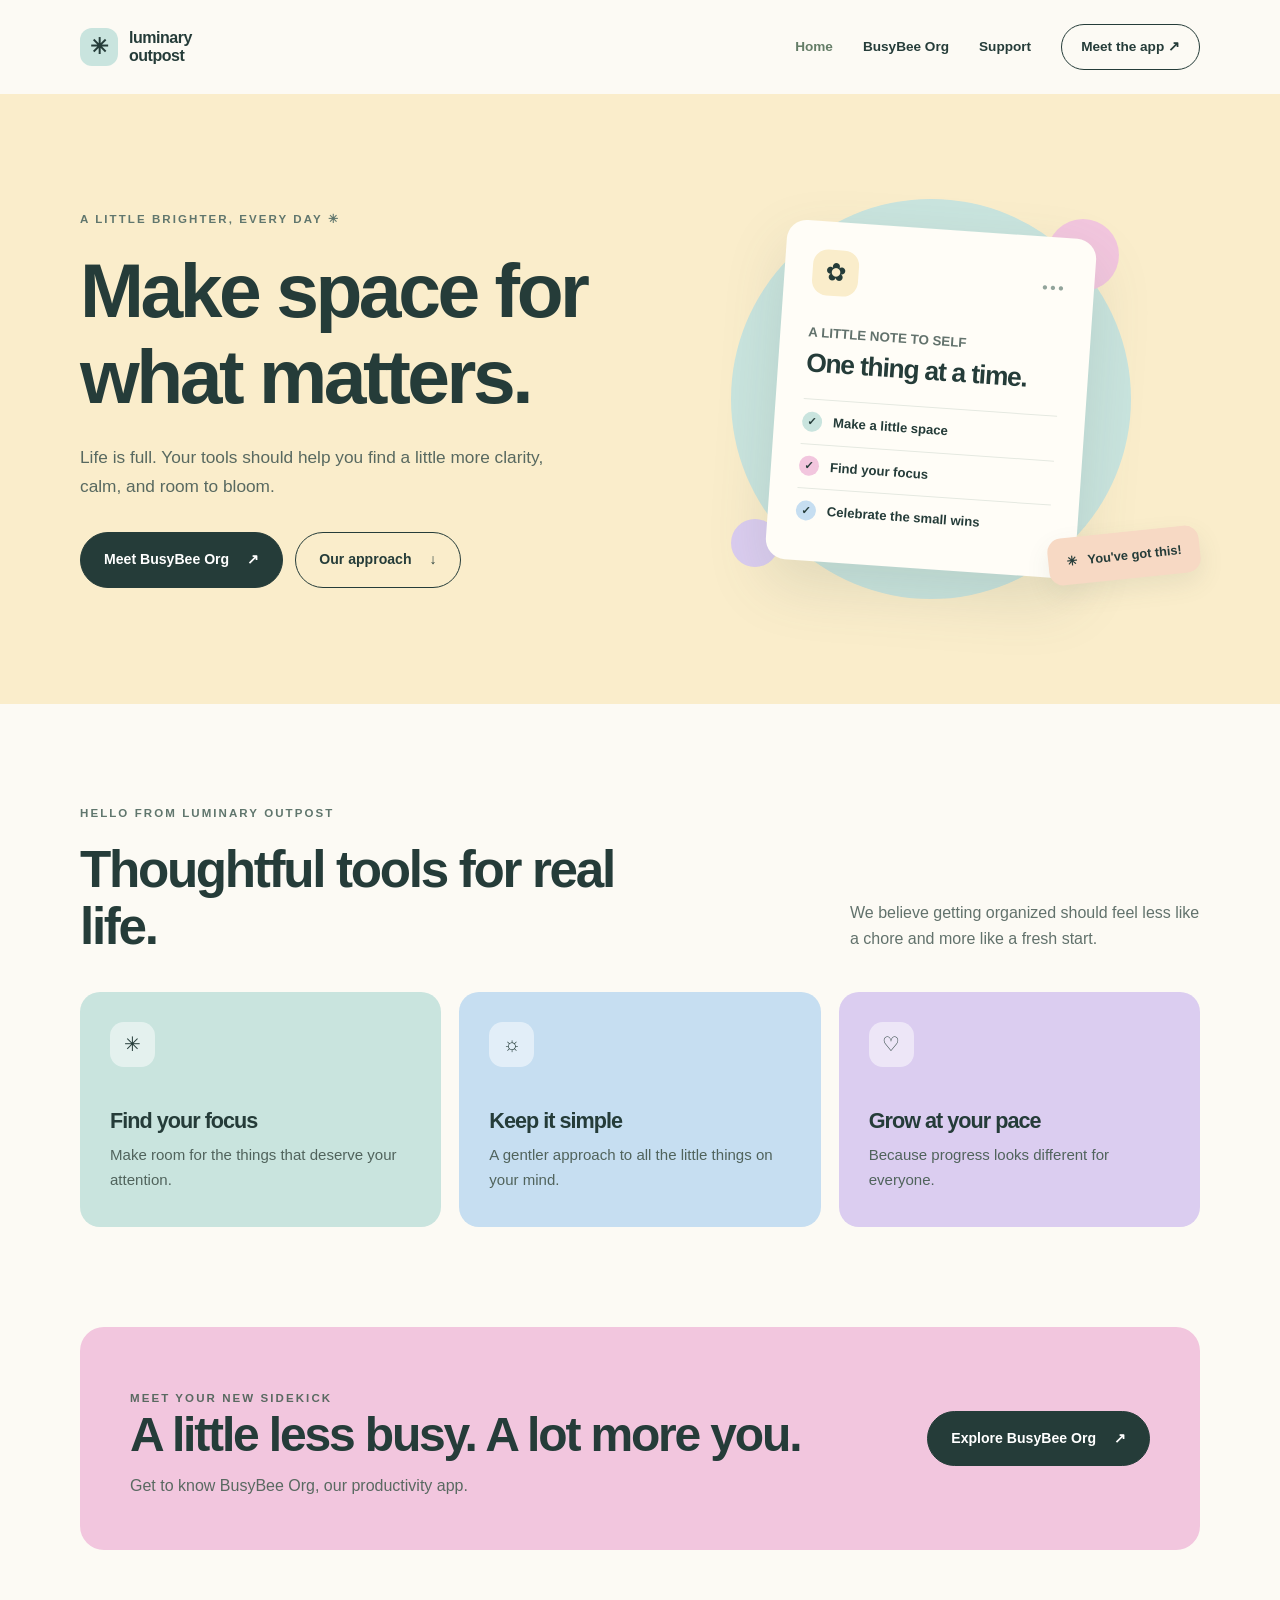
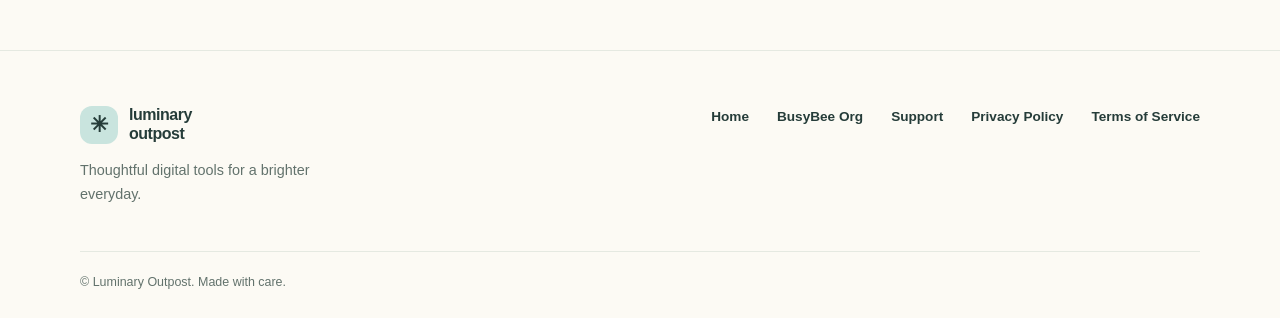
==== index.html @ 2aef3140 "Create responsive Luminary Outpost website Co-authored-by: pxkadam <277940727+pxkadam@users.noreply." ====
<!doctype html>
<html lang="en">
<head>
  <meta charset="utf-8">
  <meta name="viewport" content="width=device-width, initial-scale=1">
  <meta name="description" content="Luminary Outpost creates thoughtful digital tools for a little more clarity in everyday life. Meet BusyBee Org.">
  <title>Luminary Outpost — A little more room to thrive</title>
  <link rel="stylesheet" href="styles.css">
</head>
<body>
  <header class="site-header">
    <div class="wrap header-inner">
      <a class="brand" href="index.html"><span class="brand-mark" aria-hidden="true">✳</span><span class="brand-text">luminary outpost</span></a>
      <nav class="nav" aria-label="Main navigation">
        <a href="index.html" aria-current="page">Home</a><a href="busybee.html">BusyBee Org</a><a href="support.html">Support</a><a class="nav-cta" href="busybee.html">Meet the app <span aria-hidden="true">↗</span></a>
      </nav>
    </div>
  </header>
  <main>
    <section class="hero">
      <div class="wrap hero-grid">
        <div class="hero-copy">
          <p class="eyebrow">A little brighter, every day ✳</p>
          <h1>Make space for what matters.</h1>
          <p>Life is full. Your tools should help you find a little more clarity, calm, and room to bloom.</p>
          <div class="hero-actions"><a class="button" href="busybee.html">Meet BusyBee Org <span aria-hidden="true">↗</span></a><a class="button button-light" href="#about">Our approach <span aria-hidden="true">↓</span></a></div>
        </div>
        <div class="hero-art" aria-hidden="true">
          <div class="art-orbit"></div>
          <div class="note">
            <div class="note-top"><span class="note-icon">✿</span><span class="note-dots">•••</span></div>
            <small>A LITTLE NOTE TO SELF</small><h2>One thing at a time.</h2>
            <div class="note-row"><span class="check">✓</span> Make a little space</div>
            <div class="note-row"><span class="check pink">✓</span> Find your focus</div>
            <div class="note-row"><span class="check blue">✓</span> Celebrate the small wins</div>
          </div>
          <div class="floating-label">✳ &nbsp; You've got this!</div>
        </div>
      </div>
    </section>
    <section class="section" id="about">
      <div class="wrap">
        <div class="section-heading"><div><p class="eyebrow">Hello from Luminary Outpost</p><h2>Thoughtful tools for real life.</h2></div><p>We believe getting organized should feel less like a chore and more like a fresh start.</p></div>
        <div class="cards">
          <article class="card"><span class="card-icon" aria-hidden="true">✳</span><h3>Find your focus</h3><p>Make room for the things that deserve your attention.</p></article>
          <article class="card"><span class="card-icon" aria-hidden="true">☼</span><h3>Keep it simple</h3><p>A gentler approach to all the little things on your mind.</p></article>
          <article class="card"><span class="card-icon" aria-hidden="true">♡</span><h3>Grow at your pace</h3><p>Because progress looks different for everyone.</p></article>
        </div>
      </div>
    </section>
    <section class="section" style="padding-top: 0">
      <div class="wrap"><div class="callout"><div><p class="eyebrow">Meet your new sidekick</p><h2>A little less busy. A lot more you.</h2><p>Get to know BusyBee Org, our productivity app.</p></div><a class="button" href="busybee.html">Explore BusyBee Org <span aria-hidden="true">↗</span></a></div></div>
    </section>
  </main>
  <footer class="site-footer"><div class="wrap"><div class="footer-main"><div><a class="brand" href="index.html"><span class="brand-mark" aria-hidden="true">✳</span><span class="brand-text">luminary outpost</span></a><p>Thoughtful digital tools for a brighter everyday.</p></div><nav class="footer-links" aria-label="Footer navigation"><a href="index.html">Home</a><a href="busybee.html">BusyBee Org</a><a href="support.html">Support</a><a href="privacy.html">Privacy Policy</a><a href="terms.html">Terms of Service</a></nav></div><div class="footer-bottom">© Luminary Outpost. Made with care.</div></div></footer>
</body>
</html>
---- styles.css ----
:root {
  --ink: #253c39;
  --muted: #62726c;
  --cream: #fcfaf4;
  --yellow: #faedcb;
  --mint: #c9e4de;
  --blue: #c6def1;
  --purple: #dbcdf0;
  --pink: #f2c6de;
  --peach: #f7d9c4;
  --line: #e5e9e1;
}

* { box-sizing: border-box; }
html { scroll-behavior: smooth; }
body {
  margin: 0;
  background: var(--cream);
  color: var(--ink);
  font-family: "Avenir Next", Avenir, "Segoe UI", sans-serif;
  line-height: 1.65;
}
a { color: inherit; }
a:focus-visible { outline: 3px solid #6c6597; outline-offset: 4px; }
.wrap { width: min(1120px, calc(100% - 48px)); margin: 0 auto; }
.site-header { background: var(--cream); }
.header-inner {
  min-height: 94px;
  display: flex;
  align-items: center;
  justify-content: space-between;
  gap: 24px;
}
.brand { display: inline-flex; align-items: center; gap: 11px; text-decoration: none; font-weight: 800; line-height: 1.15; letter-spacing: -.03em; }
.brand-mark { width: 38px; height: 38px; display: grid; place-items: center; background: var(--mint); border-radius: 12px; font-size: 22px; }
.brand-text { max-width: 100px; }
.nav { display: flex; flex-wrap: wrap; align-items: center; gap: 30px; }
.nav a { font-size: .85rem; font-weight: 700; text-decoration: none; }
.nav a:hover, .nav a[aria-current="page"] { color: #647d67; }
.nav .nav-cta { padding: 11px 19px; border: 1px solid var(--ink); border-radius: 999px; color: var(--ink); }
.nav .nav-cta:hover, .nav .nav-cta[aria-current="page"] { background: var(--ink); color: white; }
.eyebrow { margin: 0 0 18px; color: #60766d; font-size: .72rem; font-weight: 800; letter-spacing: .18em; text-transform: uppercase; }
h1, h2, h3, p { margin-top: 0; }
h1, h2, h3 { line-height: 1.12; letter-spacing: -.045em; }
h1 { font-size: clamp(3rem, 6vw, 5.5rem); }
h2 { font-size: clamp(2.2rem, 4vw, 3.5rem); }
h3 { font-size: 1.35rem; }
.button { display: inline-flex; align-items: center; justify-content: center; gap: 18px; padding: 15px 23px; border: 1px solid var(--ink); border-radius: 999px; background: var(--ink); color: white; font-size: .88rem; font-weight: 750; text-decoration: none; transition: transform .2s, background .2s; }
.button:hover { background: #3a5550; transform: translateY(-2px); }
.button-light { background: transparent; color: var(--ink); }
.button-light:hover { background: white; }
.hero { position: relative; overflow: hidden; background: var(--yellow); }
.hero-grid { min-height: 610px; display: grid; grid-template-columns: 1fr 1fr; align-items: center; gap: 45px; padding: 75px 0; }
.hero-copy { position: relative; z-index: 1; }
.hero h1 { max-width: 620px; margin-bottom: 24px; }
.hero-copy > p:not(.eyebrow) { max-width: 480px; color: #586960; font-size: 1.08rem; }
.hero-actions { display: flex; flex-wrap: wrap; gap: 12px; margin-top: 32px; }
.hero-art { position: relative; min-height: 430px; display: grid; place-items: center; }
.art-orbit { position: absolute; width: 400px; max-width: 100%; aspect-ratio: 1; border-radius: 50%; background: var(--mint); }
.art-orbit::before, .art-orbit::after { content: ""; position: absolute; border-radius: 50%; }
.art-orbit::before { width: 72px; height: 72px; background: var(--pink); top: 20px; right: 12px; }
.art-orbit::after { width: 48px; height: 48px; background: var(--purple); bottom: 32px; left: 0; }
.note { position: relative; width: min(310px, 85%); padding: 28px; border-radius: 20px; background: #fffdf7; box-shadow: 0 24px 60px #50665a26; transform: rotate(4deg); }
.note-top { display: flex; justify-content: space-between; align-items: center; margin-bottom: 24px; }
.note-icon { width: 46px; height: 46px; display: grid; place-items: center; border-radius: 15px; background: var(--yellow); font-size: 25px; }
.note-dots { color: #92a49b; letter-spacing: .15em; }
.note small { color: var(--muted); font-weight: 700; }
.note h2 { margin: 4px 0 20px; font-size: 1.65rem; }
.note-row { display: flex; align-items: center; gap: 11px; padding: 11px 0; border-top: 1px solid var(--line); font-size: .82rem; font-weight: 700; }
.check { width: 20px; height: 20px; display: grid; place-items: center; flex: 0 0 auto; border-radius: 50%; background: var(--mint); font-size: .7rem; }
.check.pink { background: var(--pink); }
.check.blue { background: var(--blue); }
.floating-label { position: absolute; bottom: 35px; right: 0; padding: 13px 18px; border-radius: 14px; background: var(--peach); box-shadow: 0 10px 24px #50665a1a; font-size: .8rem; font-weight: 800; transform: rotate(-6deg); }
.section { padding: 100px 0; }
.section-heading { display: flex; justify-content: space-between; align-items: end; gap: 30px; margin-bottom: 36px; }
.section-heading h2 { max-width: 590px; margin-bottom: 0; }
.section-heading > p { max-width: 350px; margin-bottom: 3px; color: var(--muted); }
.cards { display: grid; grid-template-columns: repeat(3, 1fr); gap: 18px; }
.card { min-height: 235px; padding: 30px; border-radius: 20px; }
.card:nth-child(1) { background: var(--mint); }
.card:nth-child(2) { background: var(--blue); }
.card:nth-child(3) { background: var(--purple); }
.card-icon { width: 45px; height: 45px; display: grid; place-items: center; margin-bottom: 42px; border-radius: 14px; background: #ffffff80; font-size: 1.25rem; }
.card h3 { margin-bottom: 10px; }
.card p { margin-bottom: 0; color: #50635c; font-size: .94rem; }
.callout { display: flex; align-items: center; justify-content: space-between; gap: 30px; padding: 50px; border-radius: 24px; background: var(--pink); }
.callout h2 { margin: 0; font-size: clamp(2rem, 4vw, 3rem); }
.callout p { margin: 12px 0 0; color: #596961; }
.site-footer { padding: 55px 0 25px; border-top: 1px solid var(--line); }
.footer-main { display: flex; justify-content: space-between; gap: 30px; padding-bottom: 45px; }
.footer-main p { max-width: 290px; margin: 15px 0 0; color: var(--muted); font-size: .9rem; }
.footer-links { display: flex; flex-wrap: wrap; align-content: start; gap: 16px 28px; }
.footer-links a { font-size: .85rem; font-weight: 700; text-decoration: none; }
.footer-links a:hover { text-decoration: underline; }
.footer-bottom { padding-top: 20px; border-top: 1px solid var(--line); color: var(--muted); font-size: .78rem; }
.page-hero { padding: 85px 0; background: var(--mint); }
.page-hero.peach { background: var(--peach); }
.page-hero.purple { background: var(--purple); }
.page-hero h1 { max-width: 850px; margin-bottom: 20px; font-size: clamp(2.8rem, 6vw, 4.7rem); }
.page-hero p:not(.eyebrow) { max-width: 650px; margin-bottom: 0; color: #50635c; font-size: 1.05rem; }
.prose { width: min(760px, calc(100% - 48px)); margin: 0 auto; padding: 70px 0 100px; }
.prose h2 { margin: 42px 0 14px; font-size: 1.65rem; }
.prose h2:first-child { margin-top: 0; }
.prose p, .prose li { color: #53665e; }
.prose a { color: #345e55; text-underline-offset: 3px; }
.support-grid { display: grid; grid-template-columns: 1fr 1fr; gap: 22px; }
.support-card { padding: 32px; border: 1px solid var(--line); border-radius: 20px; background: white; }
.support-card h2 { margin: 0 0 14px; font-size: 1.6rem; }
.support-card p { color: var(--muted); }
.support-card a:not(.button) { color: #345e55; }
.app-hero { background: var(--peach); }
.app-hero .art-orbit { background: var(--purple); }
.app-hero .art-orbit::before { background: var(--yellow); }
.app-hero .art-orbit::after { background: var(--blue); }
@media (max-width: 760px) {
  .wrap { width: min(100% - 32px, 1120px); }
  .header-inner { padding: 18px 0; align-items: flex-start; flex-direction: column; gap: 18px; }
  .nav { gap: 12px 20px; }
  .nav a { font-size: .8rem; }
  .nav .nav-cta { padding: 6px 12px; }
  .hero-grid { grid-template-columns: 1fr; gap: 5px; padding: 65px 0 40px; }
  .hero-art { min-height: 360px; }
  .art-orbit { width: 330px; }
  .floating-label { right: 5%; bottom: 15px; }
  .section { padding: 65px 0; }
  .section-heading, .callout, .footer-main { align-items: flex-start; flex-direction: column; }
  .cards, .support-grid { grid-template-columns: 1fr; }
  .card { min-height: 0; }
  .card-icon { margin-bottom: 25px; }
  .callout { padding: 32px; }
  .page-hero { padding: 65px 0; }
  .prose { width: calc(100% - 32px); padding: 55px 0 70px; }
}
@media (prefers-reduced-motion: reduce) {
  html { scroll-behavior: auto; }
  .button { transition: none; }
}
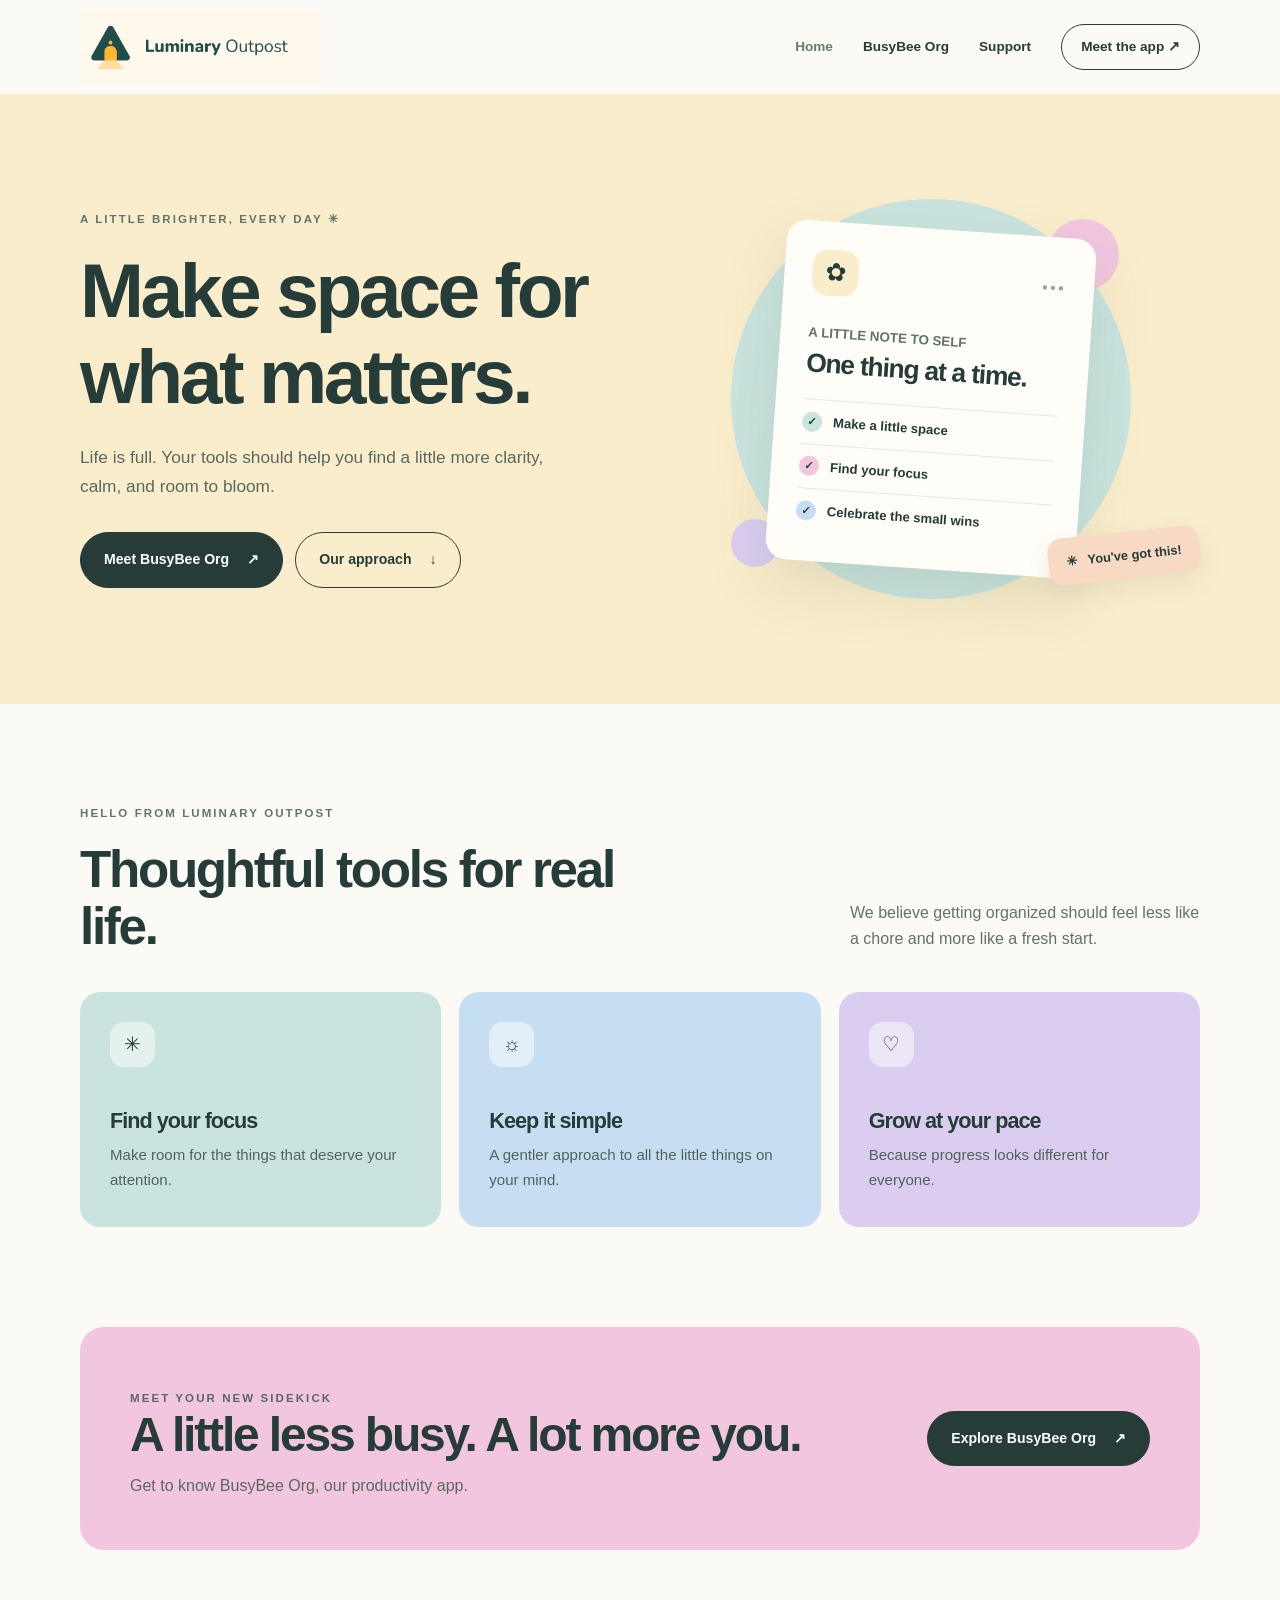
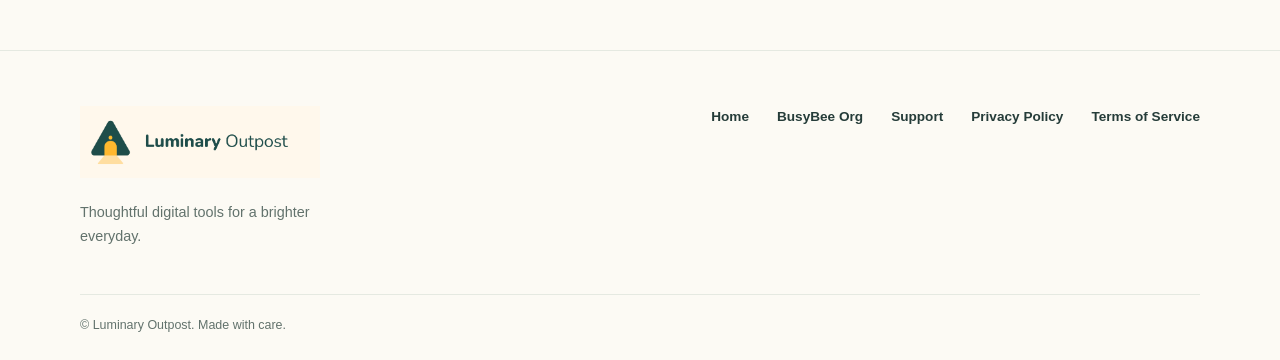
==== commit 7a77c235: "updates to website more specific to busy bee" ====
--- a/index.html
+++ b/index.html
@@ -10,7 +10,7 @@
 <body>
   <header class="site-header">
     <div class="wrap header-inner">
-      <a class="brand" href="index.html"><span class="brand-mark" aria-hidden="true">✳</span><span class="brand-text">luminary outpost</span></a>
+      <a class="brand" href="index.html"><img class="brand-mark" src="LuopLogo.png" alt="Luminary Outpost"></a>
       <nav class="nav" aria-label="Main navigation">
         <a href="index.html" aria-current="page">Home</a><a href="busybee.html">BusyBee Org</a><a href="support.html">Support</a><a class="nav-cta" href="busybee.html">Meet the app <span aria-hidden="true">↗</span></a>
       </nav>
@@ -52,6 +52,6 @@
       <div class="wrap"><div class="callout"><div><p class="eyebrow">Meet your new sidekick</p><h2>A little less busy. A lot more you.</h2><p>Get to know BusyBee Org, our productivity app.</p></div><a class="button" href="busybee.html">Explore BusyBee Org <span aria-hidden="true">↗</span></a></div></div>
     </section>
   </main>
-  <footer class="site-footer"><div class="wrap"><div class="footer-main"><div><a class="brand" href="index.html"><span class="brand-mark" aria-hidden="true">✳</span><span class="brand-text">luminary outpost</span></a><p>Thoughtful digital tools for a brighter everyday.</p></div><nav class="footer-links" aria-label="Footer navigation"><a href="index.html">Home</a><a href="busybee.html">BusyBee Org</a><a href="support.html">Support</a><a href="privacy.html">Privacy Policy</a><a href="terms.html">Terms of Service</a></nav></div><div class="footer-bottom">© Luminary Outpost. Made with care.</div></div></footer>
+  <footer class="site-footer"><div class="wrap"><div class="footer-main"><div><a class="brand" href="index.html"><img class="brand-mark" src="LuopLogo.png" alt="Luminary Outpost"></a><p>Thoughtful digital tools for a brighter everyday.</p></div><nav class="footer-links" aria-label="Footer navigation"><a href="index.html">Home</a><a href="busybee.html">BusyBee Org</a><a href="support.html">Support</a><a href="privacy.html">Privacy Policy</a><a href="terms.html">Terms of Service</a></nav></div><div class="footer-bottom">© Luminary Outpost. Made with care.</div></div></footer>
 </body>
 </html>
--- a/styles.css
+++ b/styles.css
@@ -31,9 +31,8 @@
   justify-content: space-between;
   gap: 24px;
 }
-.brand { display: inline-flex; align-items: center; gap: 11px; text-decoration: none; font-weight: 800; line-height: 1.15; letter-spacing: -.03em; }
-.brand-mark { width: 38px; height: 38px; display: grid; place-items: center; background: var(--mint); border-radius: 12px; font-size: 22px; }
-.brand-text { max-width: 100px; }
+.brand { display: inline-flex; align-items: center; gap: 0; text-decoration: none; font-weight: 800; line-height: 1.15; letter-spacing: -.03em; }
+.brand-mark { width: 350px; max-height: 72px; height: auto; display: block; object-fit: contain; object-position: left center; }
 .nav { display: flex; flex-wrap: wrap; align-items: center; gap: 30px; }
 .nav a { font-size: .85rem; font-weight: 700; text-decoration: none; }
 .nav a:hover, .nav a[aria-current="page"] { color: #647d67; }
